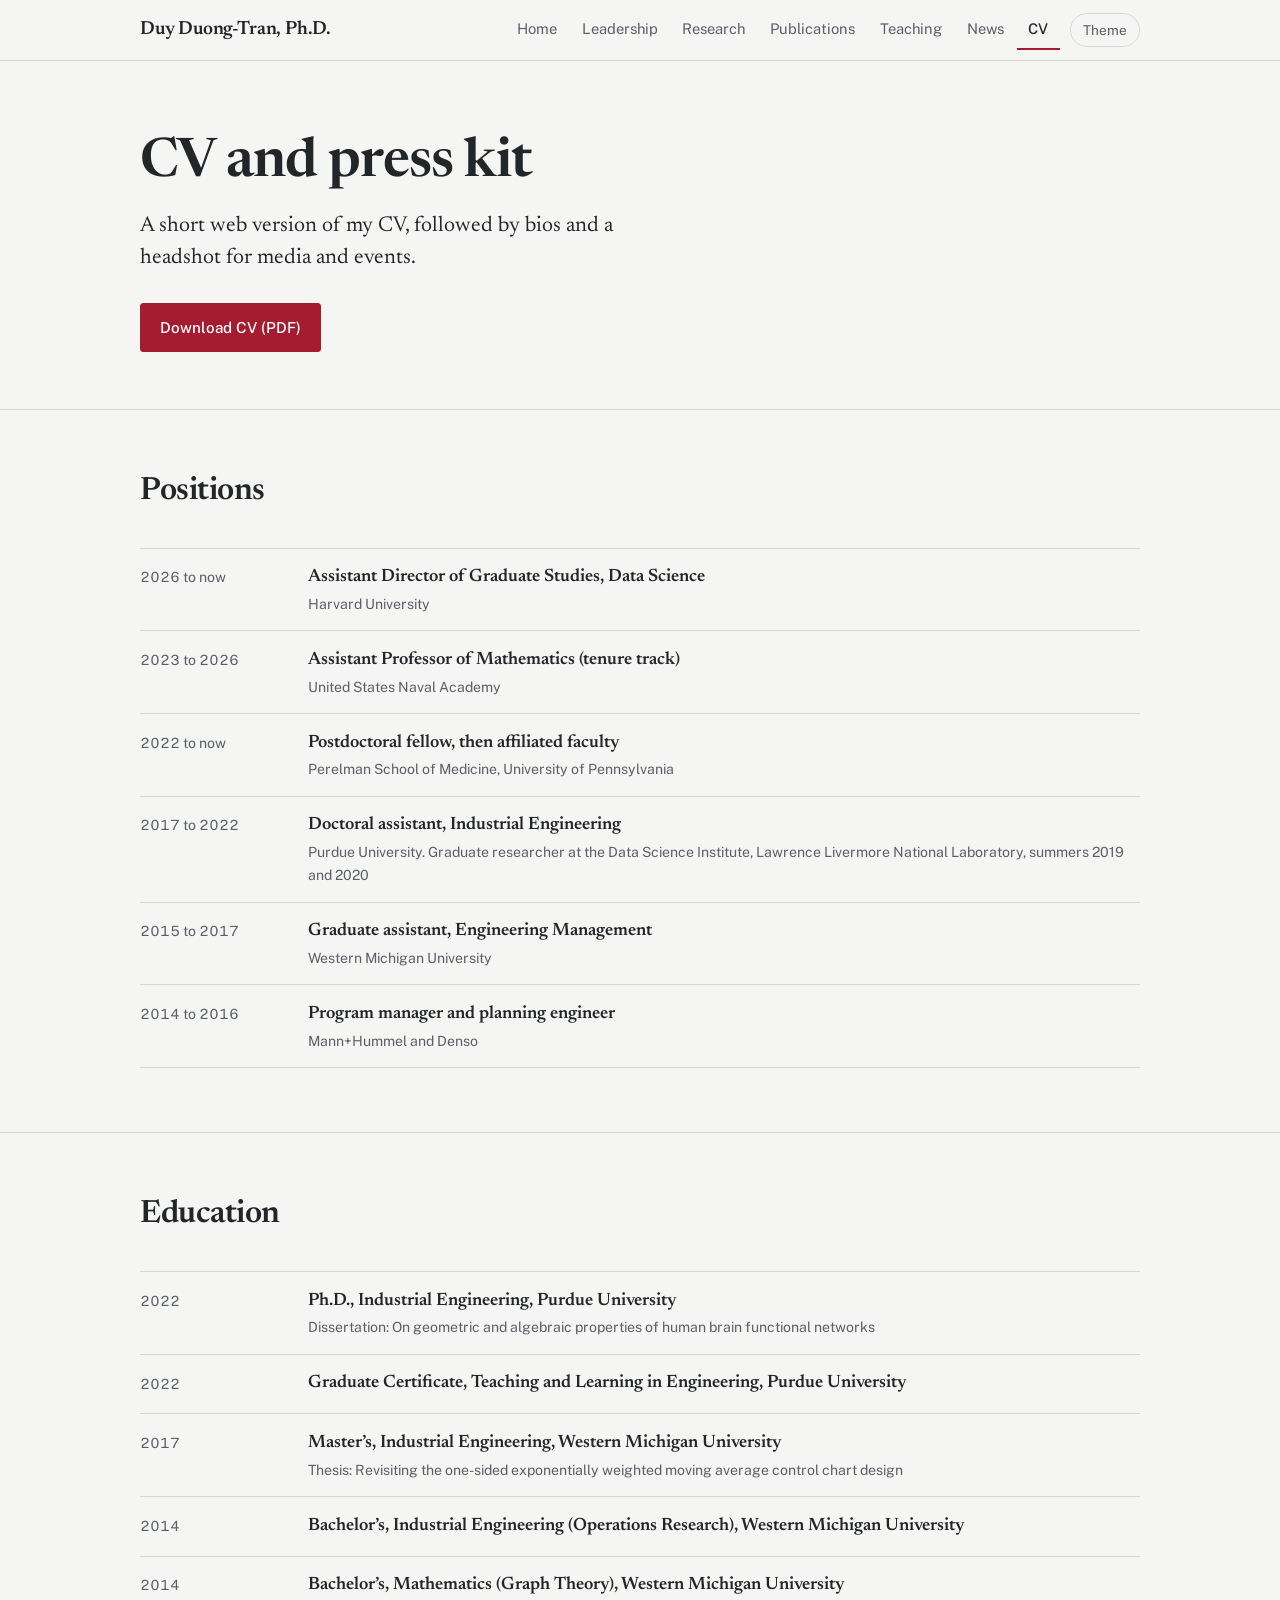
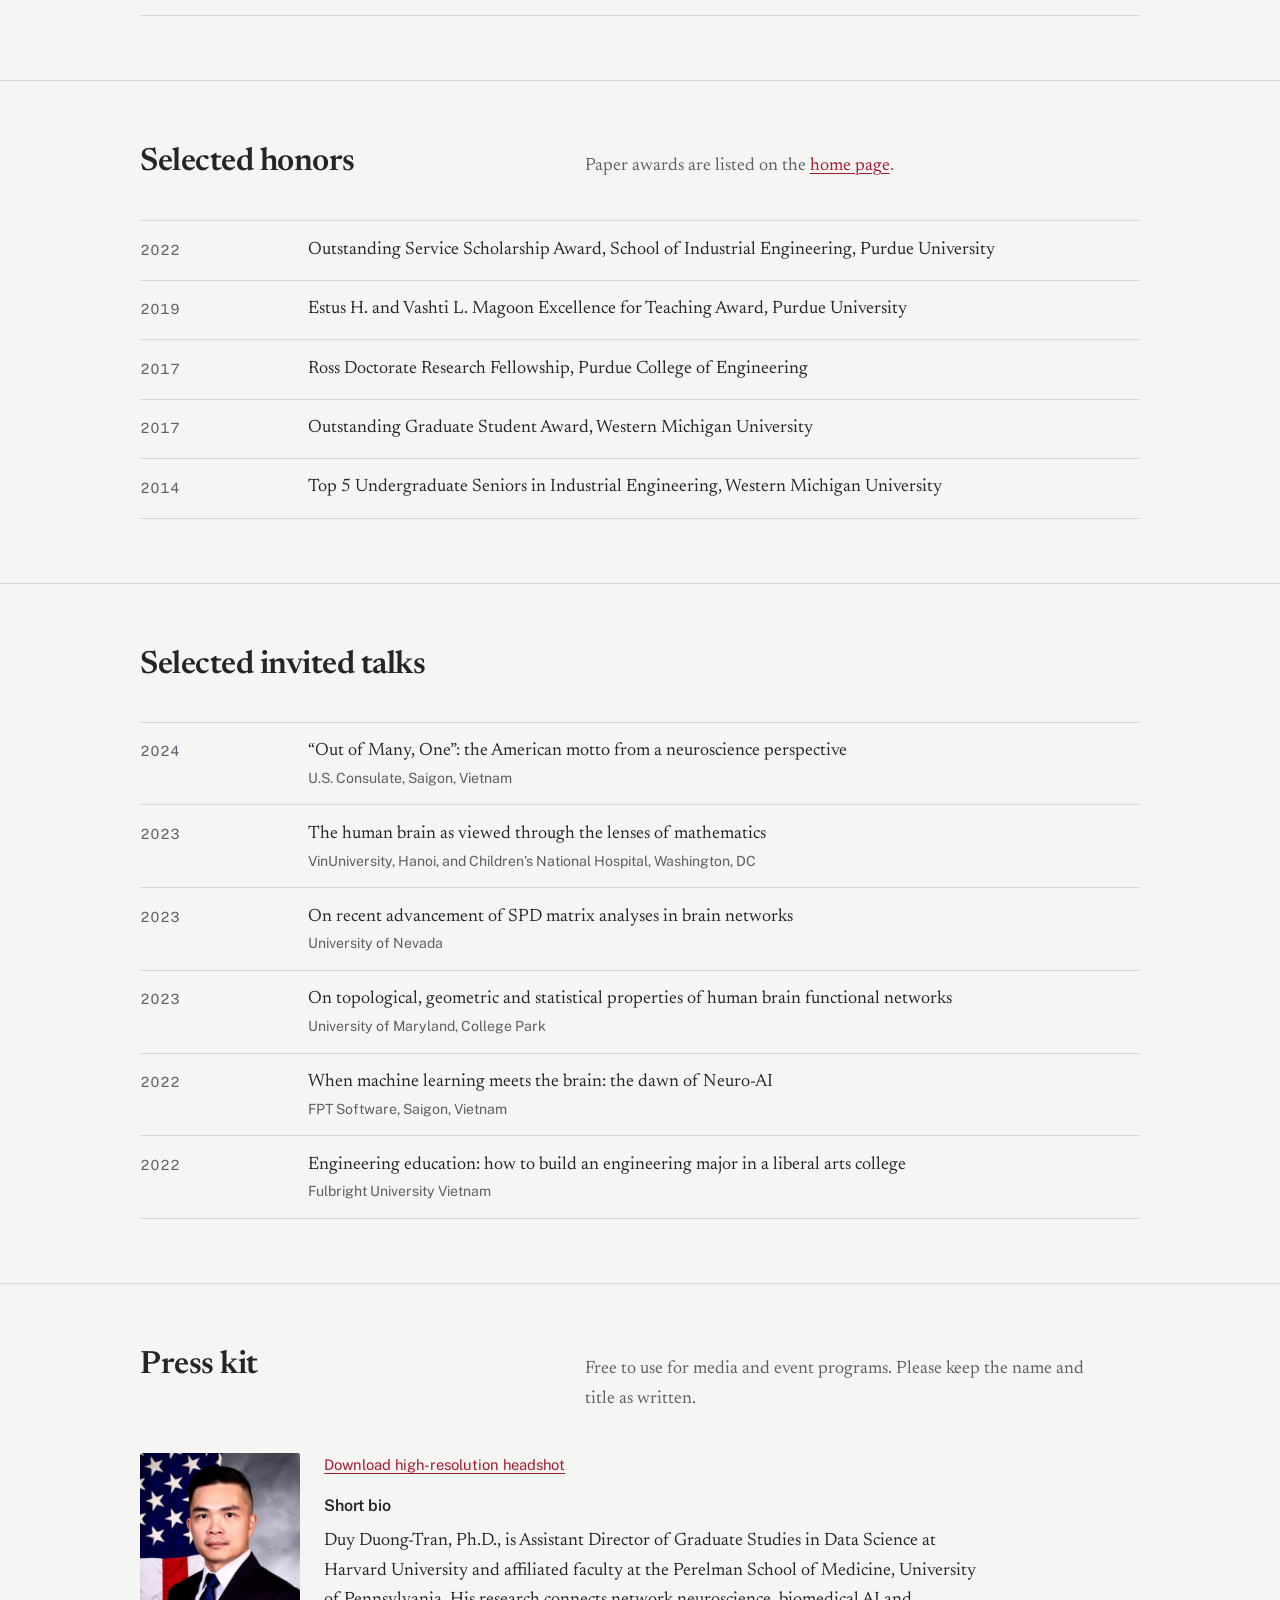
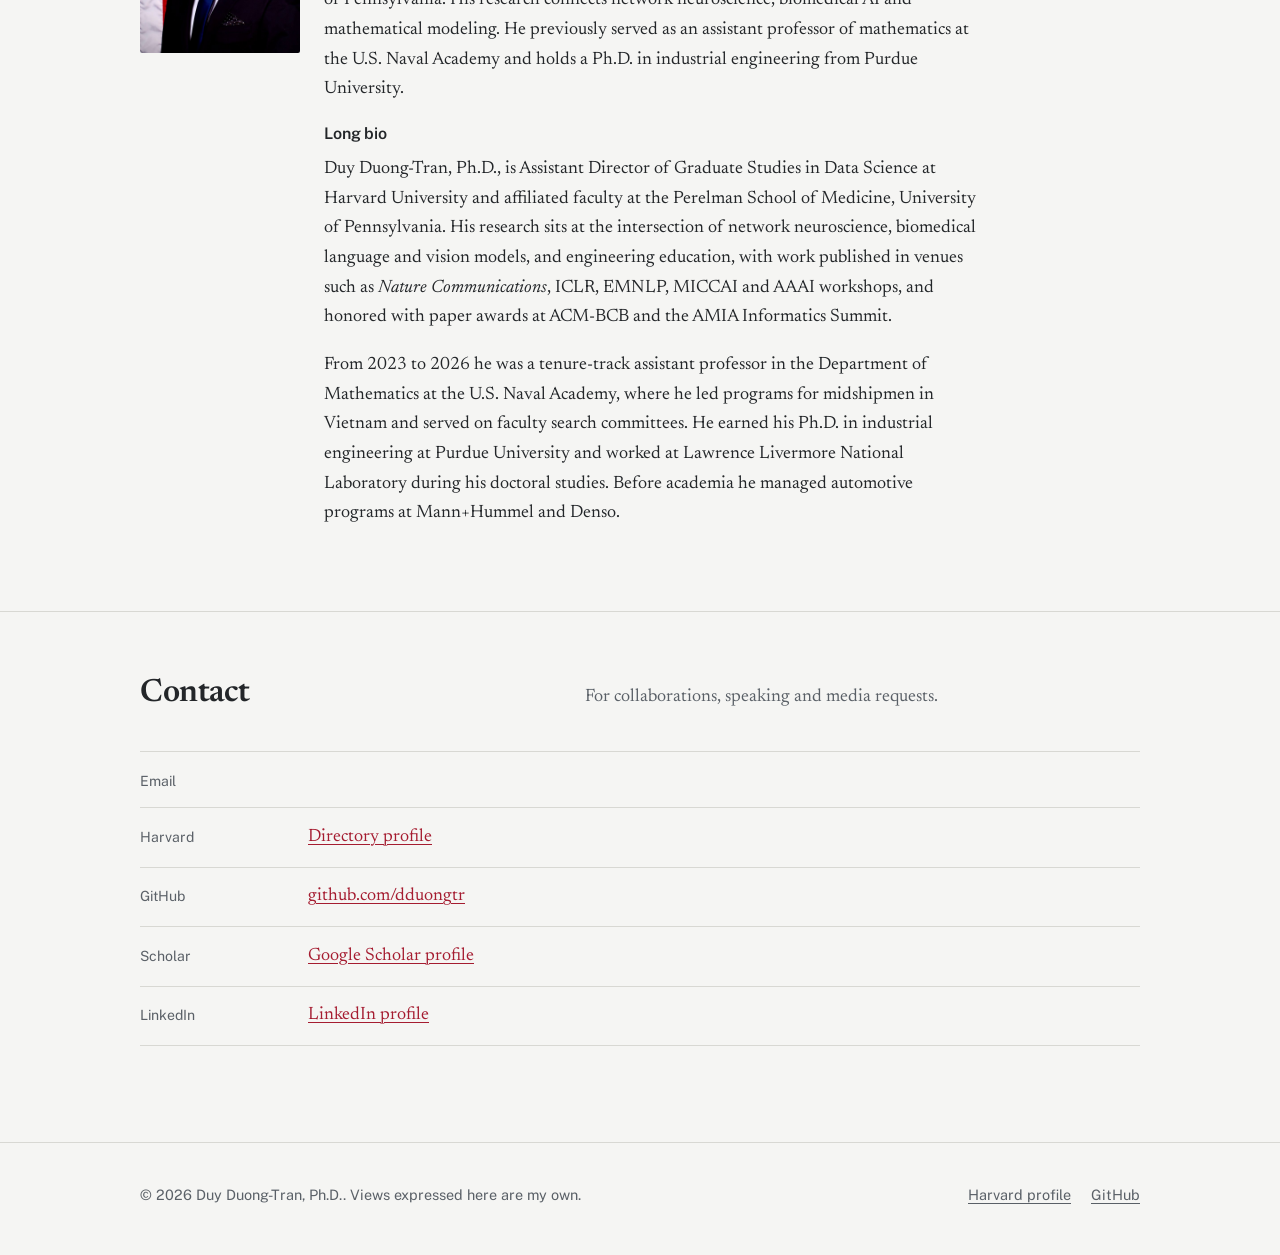
==== cv.html @ f2678468 "Redesign: hybrid leadership + academic site" ====
<!DOCTYPE html>
<html lang="en">
<head>
<meta charset="utf-8">
<meta name="viewport" content="width=device-width, initial-scale=1">
<title>CV and press kit | Duy Duong-Tran, Ph.D.</title>
<meta name="description" content="Curriculum vitae summary, selected honors and talks, and a press kit with bios and headshot.">
<meta property="og:title" content="CV and press kit | Duy Duong-Tran, Ph.D.">
<meta property="og:description" content="Curriculum vitae summary, selected honors and talks, and a press kit with bios and headshot.">
<meta property="og:type" content="website">
<meta property="og:image" content="assets/img/headshot.jpg">
<link rel="icon" href="assets/img/favicon.svg" type="image/svg+xml">
<script>try{var t=localStorage.getItem("theme");if(t)document.documentElement.dataset.theme=t}catch(e){}</script>
<link rel="preconnect" href="https://fonts.googleapis.com">
<link rel="preconnect" href="https://fonts.gstatic.com" crossorigin>
<link href="https://fonts.googleapis.com/css2?family=Newsreader:ital,opsz,wght@0,6..72,400;0,6..72,500;0,6..72,600;1,6..72,400&family=Public+Sans:wght@400;500;600&display=swap" rel="stylesheet">
<link rel="stylesheet" href="assets/css/style.css">
</head>
<body>
<a class="skip" href="#main">Skip to content</a>
<header id="site-header"></header>
<main id="main">

<section class="page-head">
  <div class="wrap">
    <h1>CV and press kit</h1>
    <p class="lead">A short web version of my CV, followed by bios and a headshot for media and events.</p>
    <p class="cta-row" data-hide-if-empty><a class="btn" data-link="cvPdf" href="#" download>Download CV (PDF)</a></p>
  </div>
</section>

<section class="section">
  <div class="wrap">
    <div class="section-head"><h2>Positions</h2><p></p></div>
    <ul class="plain rows">
      <li><span class="k">2026 to now</span><span class="v"><strong>Assistant Director of Graduate Studies, Data Science</strong><span class="sub">Harvard University</span></span></li>
      <li><span class="k">2023 to 2026</span><span class="v"><strong>Assistant Professor of Mathematics (tenure track)</strong><span class="sub">United States Naval Academy</span></span></li>
      <li><span class="k">2022 to now</span><span class="v"><strong>Postdoctoral fellow, then affiliated faculty</strong><span class="sub">Perelman School of Medicine, University of Pennsylvania</span></span></li>
      <li><span class="k">2017 to 2022</span><span class="v"><strong>Doctoral assistant, Industrial Engineering</strong><span class="sub">Purdue University. Graduate researcher at the Data Science Institute, Lawrence Livermore National Laboratory, summers 2019 and 2020</span></span></li>
      <li><span class="k">2015 to 2017</span><span class="v"><strong>Graduate assistant, Engineering Management</strong><span class="sub">Western Michigan University</span></span></li>
      <li><span class="k">2014 to 2016</span><span class="v"><strong>Program manager and planning engineer</strong><span class="sub">Mann+Hummel and Denso</span></span></li>
    </ul>
  </div>
</section>

<section class="section">
  <div class="wrap">
    <div class="section-head"><h2>Education</h2><p></p></div>
    <ul class="plain rows">
      <li><span class="k">2022</span><span class="v"><strong>Ph.D., Industrial Engineering, Purdue University</strong><span class="sub">Dissertation: On geometric and algebraic properties of human brain functional networks</span></span></li>
      <li><span class="k">2022</span><span class="v"><strong>Graduate Certificate, Teaching and Learning in Engineering, Purdue University</strong></span></li>
      <li><span class="k">2017</span><span class="v"><strong>Master&rsquo;s, Industrial Engineering, Western Michigan University</strong><span class="sub">Thesis: Revisiting the one-sided exponentially weighted moving average control chart design</span></span></li>
      <li><span class="k">2014</span><span class="v"><strong>Bachelor&rsquo;s, Industrial Engineering (Operations Research), Western Michigan University</strong></span></li>
      <li><span class="k">2014</span><span class="v"><strong>Bachelor&rsquo;s, Mathematics (Graph Theory), Western Michigan University</strong></span></li>
    </ul>
  </div>
</section>

<section class="section">
  <div class="wrap">
    <div class="section-head"><h2>Selected honors</h2><p>Paper awards are listed on the <a href="index.html#path">home page</a>.</p></div>
    <ul class="plain rows">
      <li><span class="k">2022</span><span class="v">Outstanding Service Scholarship Award, School of Industrial Engineering, Purdue University</span></li>
      <li><span class="k">2019</span><span class="v">Estus H. and Vashti L. Magoon Excellence for Teaching Award, Purdue University</span></li>
      <li><span class="k">2017</span><span class="v">Ross Doctorate Research Fellowship, Purdue College of Engineering</span></li>
      <li><span class="k">2017</span><span class="v">Outstanding Graduate Student Award, Western Michigan University</span></li>
      <li><span class="k">2014</span><span class="v">Top 5 Undergraduate Seniors in Industrial Engineering, Western Michigan University</span></li>
    </ul>
  </div>
</section>

<section class="section">
  <div class="wrap">
    <div class="section-head"><h2>Selected invited talks</h2><p></p></div>
    <ul class="plain rows">
      <li><span class="k">2024</span><span class="v">&ldquo;Out of Many, One&rdquo;: the American motto from a neuroscience perspective<span class="sub">U.S. Consulate, Saigon, Vietnam</span></span></li>
      <li><span class="k">2023</span><span class="v">The human brain as viewed through the lenses of mathematics<span class="sub">VinUniversity, Hanoi, and Children&rsquo;s National Hospital, Washington, DC</span></span></li>
      <li><span class="k">2023</span><span class="v">On recent advancement of SPD matrix analyses in brain networks<span class="sub">University of Nevada</span></span></li>
      <li><span class="k">2023</span><span class="v">On topological, geometric and statistical properties of human brain functional networks<span class="sub">University of Maryland, College Park</span></span></li>
      <li><span class="k">2022</span><span class="v">When machine learning meets the brain: the dawn of Neuro-AI<span class="sub">FPT Software, Saigon, Vietnam</span></span></li>
      <li><span class="k">2022</span><span class="v">Engineering education: how to build an engineering major in a liberal arts college<span class="sub">Fulbright University Vietnam</span></span></li>
    </ul>
  </div>
</section>

<section class="section" id="press">
  <div class="wrap">
    <div class="section-head"><h2>Press kit</h2><p>Free to use for media and event programs. Please keep the name and title as written.</p></div>
    <div class="kit">
      <img src="assets/img/headshot.jpg" width="160" height="200" alt="Headshot of Duy Duong-Tran">
      <div>
        <p class="sans" style="font-size:.92rem"><a href="assets/img/headshot-press.jpg" download>Download high-resolution headshot</a></p>
        <h3 class="subhead" style="margin-top:1.25rem">Short bio</h3>
        <p class="prose">Duy Duong-Tran, Ph.D., is Assistant Director of Graduate Studies in Data Science at Harvard University and affiliated faculty at the Perelman School of Medicine, University of Pennsylvania. His research connects network neuroscience, biomedical AI and mathematical modeling. He previously served as an assistant professor of mathematics at the U.S. Naval Academy and holds a Ph.D. in industrial engineering from Purdue University.</p>
        <h3 class="subhead" style="margin-top:1.25rem">Long bio</h3>
        <p class="prose">Duy Duong-Tran, Ph.D., is Assistant Director of Graduate Studies in Data Science at Harvard University and affiliated faculty at the Perelman School of Medicine, University of Pennsylvania. His research sits at the intersection of network neuroscience, biomedical language and vision models, and engineering education, with work published in venues such as <em>Nature Communications</em>, ICLR, EMNLP, MICCAI and AAAI workshops, and honored with paper awards at ACM-BCB and the AMIA Informatics Summit.</p>
        <p class="prose">From 2023 to 2026 he was a tenure-track assistant professor in the Department of Mathematics at the U.S. Naval Academy, where he led programs for midshipmen in Vietnam and served on faculty search committees. He earned his Ph.D. in industrial engineering at Purdue University and worked at Lawrence Livermore National Laboratory during his doctoral studies. Before academia he managed automotive programs at Mann+Hummel and Denso.</p>
      </div>
    </div>
  </div>
</section>

<section class="section" id="contact">
  <div class="wrap">
    <div class="section-head"><h2>Contact</h2><p>For collaborations, speaking and media requests.</p></div>
    <ul class="plain rows">
      <li data-hide-if-empty><span class="k">Email</span><span class="v"><a data-email-text href="#"></a></span></li>
      <li data-hide-if-empty><span class="k">Harvard</span><span class="v"><a data-link="harvard" href="#">Directory profile</a></span></li>
      <li data-hide-if-empty><span class="k">GitHub</span><span class="v"><a data-link="github" href="#">github.com/dduongtr</a></span></li>
      <li data-hide-if-empty><span class="k">Scholar</span><span class="v"><a data-link="scholar" href="#">Google Scholar profile</a></span></li>
      <li data-hide-if-empty><span class="k">LinkedIn</span><span class="v"><a data-link="linkedin" href="#">LinkedIn profile</a></span></li>
    </ul>
  </div>
</section>
</main>
<footer id="site-footer"></footer>
<script src="data/site.js"></script>
<script src="data/news.js"></script>
<script src="data/publications.js"></script>
<script src="assets/js/site.js"></script>
</body>
</html>
---- assets/css/style.css ----
/* ==========================================================================
   Duy Duong-Tran — personal site
   Tokens first. Change colors/fonts here and everything follows.
   ========================================================================== */

:root {
  --paper:   #F5F5F3;   /* page background (neutral stone) */
  --surface: #FFFFFF;   /* raised areas */
  --ink:     #232629;   /* body text */
  --muted:   #5A6067;   /* secondary text */
  --rule:    #D8D8D3;   /* hairlines */
  --crimson: #A51C30;   /* accent */
  --crimson-soft: #F3E3E5;
  --on-crimson: #FFFFFF;

  --serif: "Newsreader", "Iowan Old Style", Georgia, "Times New Roman", serif;
  --sans:  "Public Sans", system-ui, -apple-system, "Segoe UI", Roboto, Helvetica, Arial, sans-serif;

  --measure: 66ch;
  --wrap: 1080px;
  --gutter: clamp(1.1rem, 4vw, 2.5rem);
  color-scheme: light;
}

:root[data-theme="dark"] {
  --paper:   #15171A;
  --surface: #1D2024;
  --ink:     #E8E8E4;
  --muted:   #A3A8AE;
  --rule:    #33373C;
  --crimson: #EA6C80;
  --crimson-soft: #3A2328;
  --on-crimson: #15171A;
  color-scheme: dark;
}
@media (prefers-color-scheme: dark) {
  :root:not([data-theme="light"]) {
    --paper:   #15171A;
    --surface: #1D2024;
    --ink:     #E8E8E4;
    --muted:   #A3A8AE;
    --rule:    #33373C;
    --crimson: #EA6C80;
    --crimson-soft: #3A2328;
    --on-crimson: #15171A;
    color-scheme: dark;
  }
}

/* ---------- base ---------- */
*, *::before, *::after { box-sizing: border-box; }
html { -webkit-text-size-adjust: 100%; scroll-behavior: smooth; }
body {
  margin: 0;
  background: var(--paper);
  color: var(--ink);
  font-family: var(--serif);
  font-size: 1.125rem;
  line-height: 1.65;
  font-optical-sizing: auto;
  text-rendering: optimizeLegibility;
}
img { max-width: 100%; display: block; }
a { color: var(--crimson); text-decoration-thickness: 1px; text-underline-offset: 0.18em; }
a:hover { text-decoration-thickness: 2px; }
:focus-visible { outline: 3px solid var(--crimson); outline-offset: 3px; border-radius: 2px; }
::selection { background: var(--crimson); color: var(--on-crimson); }

.wrap { width: 100%; max-width: var(--wrap); margin-inline: auto; padding-inline: var(--gutter); }
.skip { position: absolute; left: -999px; top: 0; background: var(--crimson); color: var(--on-crimson); padding: .6rem 1rem; z-index: 100; font-family: var(--sans); }
.skip:focus { left: 0; }
.sans { font-family: var(--sans); }
.muted { color: var(--muted); }

h1, h2, h3 { font-family: var(--serif); font-weight: 600; line-height: 1.12; letter-spacing: -0.015em; margin: 0; text-wrap: balance; }
h1 { font-size: clamp(2.2rem, 5vw, 3.4rem); }
h2 { font-size: clamp(1.55rem, 3vw, 2rem); }
h3 { font-size: 1.25rem; letter-spacing: -0.01em; }
p { margin: 0 0 1em; }
.prose { max-width: var(--measure); }
.prose p:last-child { margin-bottom: 0; }

/* ---------- header ---------- */
.site-header {
  position: sticky; top: 0; z-index: 50;
  background: color-mix(in srgb, var(--paper) 92%, transparent);
  backdrop-filter: saturate(1.2) blur(8px);
  border-bottom: 1px solid var(--rule);
}
.site-header .wrap { display: flex; align-items: center; gap: 1.25rem; min-height: 3.75rem; }
.brand {
  font-family: var(--serif); font-weight: 600; font-size: 1.2rem; letter-spacing: -0.01em;
  color: var(--ink); text-decoration: none; white-space: nowrap;
}
.brand:hover { color: var(--crimson); text-decoration: none; }
.nav { margin-left: auto; display: flex; align-items: center; gap: .15rem; font-family: var(--sans); font-size: .92rem; }
.nav a {
  color: var(--muted); text-decoration: none; padding: .45rem .7rem; border-bottom: 2px solid transparent;
}
.nav a:hover { color: var(--ink); }
.nav a[aria-current="page"] { color: var(--ink); border-bottom-color: var(--crimson); font-weight: 500; }
.icon-btn {
  font: inherit; font-family: var(--sans); font-size: .85rem; color: var(--muted);
  background: none; border: 1px solid var(--rule); border-radius: 999px; padding: .3rem .75rem; cursor: pointer; margin-left: .5rem;
}
.icon-btn:hover { color: var(--ink); border-color: var(--muted); }
.menu-btn { display: none; margin-left: auto; }

@media (max-width: 860px) {
  .menu-btn { display: inline-block; }
  .nav {
    display: none; position: absolute; left: 0; right: 0; top: 100%;
    flex-direction: column; align-items: stretch; gap: 0; margin: 0;
    background: var(--paper); border-bottom: 1px solid var(--rule); padding: .5rem var(--gutter) 1rem;
  }
  .nav.is-open { display: flex; }
  .nav a { padding: .8rem 0; border-bottom: 1px solid var(--rule); }
  .nav a[aria-current="page"] { border-bottom-color: var(--crimson); }
  .nav .icon-btn { margin: .8rem 0 0; align-self: flex-start; }
}

/* ---------- hero ---------- */
.hero { padding-block: clamp(2.5rem, 7vw, 5.5rem) clamp(2rem, 5vw, 4rem); }
.hero .wrap { display: grid; grid-template-columns: minmax(0, 1.5fr) minmax(0, .85fr); gap: clamp(2rem, 6vw, 4.5rem); align-items: center; }
.hero h1 .nb { white-space: nowrap; }
.hero h1 { font-size: clamp(2.6rem, 6vw, 4.5rem); letter-spacing: -0.03em; line-height: 1.02; font-weight: 600; }
.hero .role { font-family: var(--sans); font-size: .98rem; color: var(--muted); margin: 1.1rem 0 1.5rem; }
.hero .role strong { color: var(--ink); font-weight: 600; }
.hero .statement { font-size: clamp(1.2rem, 2.2vw, 1.5rem); line-height: 1.45; max-width: 40ch; margin-bottom: 1.4rem; text-wrap: balance; }
.hero .bio { max-width: 52ch; color: var(--ink); }
.cta-row { display: flex; flex-wrap: wrap; gap: .75rem; margin-top: 1.75rem; }
.btn {
  display: inline-block; font-family: var(--sans); font-weight: 500; font-size: .95rem; text-decoration: none;
  padding: .7rem 1.2rem; border: 1.5px solid var(--crimson); border-radius: 3px;
  background: var(--crimson); color: var(--on-crimson); cursor: pointer;
}
.btn:hover { text-decoration: none; filter: brightness(1.08); }
.btn.is-ghost { background: transparent; color: var(--crimson); }
.btn.is-ghost:hover { background: var(--crimson-soft); filter: none; }

.portrait { position: relative; justify-self: end; width: min(100%, 320px); margin-right: 1.1rem; }
.portrait::before {
  content: ""; position: absolute; inset: 1.1rem -1.1rem -1.1rem 1.1rem; background: var(--crimson); z-index: 0; border-radius: 2px;
}
.portrait img { position: relative; z-index: 1; width: 100%; height: auto; aspect-ratio: 4 / 5; object-fit: cover; object-position: 50% 18%; border-radius: 2px; background: var(--rule); }

@media (max-width: 760px) {
  .hero .wrap { grid-template-columns: 1fr; }
  .portrait { justify-self: start; width: min(78%, 300px); order: -1; margin-right: 1.1rem; }
}

/* ---------- sections ---------- */
.section { padding-block: clamp(2.5rem, 5vw, 4rem); border-top: 1px solid var(--rule); }
.section-head { display: grid; grid-template-columns: minmax(0, 1fr) minmax(0, 1.4fr); gap: 1rem 3rem; align-items: baseline; margin-bottom: clamp(1.5rem, 3vw, 2.5rem); }
.section-head p { margin: 0; color: var(--muted); max-width: 52ch; }
@media (max-width: 760px) { .section-head { grid-template-columns: 1fr; } }

/* ---------- the career ledger (signature element) ---------- */
.ledger-key { display: flex; flex-wrap: wrap; gap: .4rem 1.5rem; font-family: var(--sans); font-size: .85rem; color: var(--muted); margin: 0 0 1.5rem; padding: 0; list-style: none; }
.ledger-key li { display: flex; align-items: center; gap: .5rem; }
.dot { width: .7rem; height: .7rem; display: inline-block; border: 2px solid var(--crimson); background: var(--crimson); }
.dot.is-research { background: var(--paper); }
.ledger { list-style: none; margin: 0; padding: 0; }
.ledger > li {
  --when: 8.5rem;
  position: relative; display: grid; grid-template-columns: var(--when) 2rem minmax(0, 1fr); padding-bottom: 2rem;
}
.ledger > li::before { /* the spine */
  content: ""; position: absolute; top: .55rem; bottom: -.55rem; left: calc(var(--when) + 1rem - 1px); width: 2px; background: var(--crimson); opacity: .35;
}
.ledger > li:last-child::before { bottom: auto; height: 0; }
.ledger > li::after { /* the node */
  content: ""; position: absolute; top: .45rem; left: calc(var(--when) + 1rem - 6px); width: 12px; height: 12px;
  background: var(--crimson); border: 2px solid var(--crimson);
}
.ledger > li.is-research::after { background: var(--paper); }
.ledger .when { font-family: var(--sans); font-size: .88rem; color: var(--muted); padding-top: .25rem; font-variant-numeric: tabular-nums; }
.ledger .what { grid-column: 3; }
.ledger h3 { font-size: 1.3rem; }
.ledger .where { font-family: var(--sans); font-size: .92rem; color: var(--muted); margin: .15rem 0 .5rem; }
.ledger p { margin: 0; max-width: 58ch; }
@media (max-width: 640px) {
  .ledger > li { --when: 0rem; grid-template-columns: 1.75rem minmax(0, 1fr); }
  .ledger > li::before { left: 5px; }
  .ledger > li::after { left: 0; }
  .ledger .when { grid-column: 2; padding-top: 0; }
  .ledger .what { grid-column: 2; }
}

/* ---------- facts strip ---------- */
.facts { display: grid; grid-template-columns: repeat(4, minmax(0, 1fr)); margin: 0; border-block: 1px solid var(--rule); }
.facts > div { padding: 1.2rem 1.2rem 1.2rem 0; }
.facts > div + div { padding-left: 1.2rem; border-left: 1px solid var(--rule); }
.facts dt { font-family: var(--sans); font-size: .85rem; color: var(--muted); order: 2; }
.facts dd { margin: 0; font-size: 2.1rem; font-weight: 600; letter-spacing: -0.02em; line-height: 1.1; }
.facts > div { display: flex; flex-direction: column; }
@media (max-width: 700px) {
  .facts { grid-template-columns: 1fr 1fr; }
  .facts > div:nth-child(3) { border-left: 0; padding-left: 0; }
  .facts > div:nth-child(n+3) { border-top: 1px solid var(--rule); }
}

/* ---------- columns (themes, audiences) ---------- */
.cols { display: grid; grid-template-columns: repeat(3, minmax(0, 1fr)); gap: 2rem clamp(1.5rem, 3vw, 2.5rem); }
.cols > article { border-top: 3px solid var(--crimson); padding-top: 1rem; }
.cols h3 { margin-bottom: .6rem; }
.cols p { font-size: 1.02rem; line-height: 1.6; }
.cols .more { font-family: var(--sans); font-size: .9rem; }
@media (max-width: 860px) { .cols { grid-template-columns: 1fr; } }

/* ---------- recognition list ---------- */
.honors { list-style: none; margin: 0; padding: 0; display: grid; gap: 1.25rem; }
.honors li { border-left: 3px solid var(--crimson); padding: .1rem 0 .1rem 1rem; max-width: 70ch; }
.honors .award { font-family: var(--sans); font-weight: 600; font-size: .95rem; color: var(--crimson); }
.honors .title { display: block; }
.honors .meta { font-family: var(--sans); font-size: .85rem; color: var(--muted); }

/* ---------- news ---------- */
.news { list-style: none; margin: 0; padding: 0; }
.news li { display: grid; grid-template-columns: 6.5rem minmax(0, 1fr); gap: 1rem; padding: 1rem 0; border-top: 1px solid var(--rule); }
.news li:last-child { border-bottom: 1px solid var(--rule); }
.news time { font-family: var(--sans); font-size: .88rem; color: var(--muted); padding-top: .2rem; font-variant-numeric: tabular-nums; }
.news p { margin: 0; max-width: 64ch; }
.news .link { font-family: var(--sans); font-size: .88rem; margin-left: .35rem; white-space: nowrap; }
@media (max-width: 560px) { .news li { grid-template-columns: 1fr; gap: .15rem; } }

/* ---------- inner page header ---------- */
.page-head { padding-block: clamp(2.5rem, 6vw, 4.5rem) clamp(1.5rem, 3vw, 2.5rem); }
.page-head h1 { margin-bottom: 1rem; }
.page-head .lead { font-size: clamp(1.15rem, 2vw, 1.35rem); line-height: 1.5; color: var(--ink); max-width: 46ch; margin: 0; }

/* ---------- generic lists ---------- */
.plain { list-style: none; margin: 0; padding: 0; }
.rows > li, .rows > div.row { display: grid; grid-template-columns: 9rem minmax(0, 1fr); gap: .25rem 1.5rem; padding: .9rem 0; border-top: 1px solid var(--rule); }
.rows > li:last-child { border-bottom: 1px solid var(--rule); }
.rows .k { font-family: var(--sans); font-size: .88rem; color: var(--muted); padding-top: .2rem; font-variant-numeric: tabular-nums; }
.rows .v strong { font-weight: 600; }
.rows .sub { display: block; font-family: var(--sans); font-size: .88rem; color: var(--muted); }
@media (max-width: 600px) { .rows > li, .rows > div.row { grid-template-columns: 1fr; } }
.two { display: grid; grid-template-columns: repeat(2, minmax(0, 1fr)); gap: 2rem clamp(1.5rem, 4vw, 3.5rem); }
@media (max-width: 760px) { .two { grid-template-columns: 1fr; } }
.subhead { font-family: var(--sans); font-weight: 600; font-size: 1rem; margin: 0 0 .75rem; color: var(--ink); }
.tight li { margin-bottom: .55rem; }
ul.bul { margin: 0; padding-left: 1.2rem; }
ul.bul li { margin-bottom: .5rem; padding-left: .2rem; }
ul.bul li::marker { color: var(--crimson); }

/* ---------- publications ---------- */
.controls { position: sticky; top: 3.75rem; z-index: 20; background: var(--paper); padding: .9rem 0; border-bottom: 1px solid var(--rule); margin-bottom: 1.5rem; }
.controls .wrap { display: flex; flex-wrap: wrap; gap: .75rem 1rem; align-items: center; }
.search {
  font-family: var(--sans); font-size: .95rem; padding: .55rem .8rem; min-width: 14rem; flex: 1 1 14rem; max-width: 22rem;
  color: var(--ink); background: var(--surface); border: 1px solid var(--rule); border-radius: 3px;
}
.chips { display: flex; flex-wrap: wrap; gap: .4rem; }
.chip {
  font-family: var(--sans); font-size: .85rem; padding: .35rem .8rem; cursor: pointer;
  color: var(--muted); background: transparent; border: 1px solid var(--rule); border-radius: 999px;
}
.chip:hover { color: var(--ink); border-color: var(--muted); }
.chip[aria-pressed="true"] { background: var(--crimson); border-color: var(--crimson); color: var(--on-crimson); }
.count { font-family: var(--sans); font-size: .85rem; color: var(--muted); margin-left: auto; }

.pub-year { font-size: 1.4rem; margin: 2.2rem 0 .4rem; padding-bottom: .4rem; border-bottom: 1px solid var(--rule); }
.pub-list { list-style: none; margin: 0; padding: 0; }
.pub { padding: 1rem 0; border-bottom: 1px solid var(--rule); max-width: 78ch; }
.pub:last-child { border-bottom: 0; }
.pub .t { font-weight: 600; line-height: 1.3; display: block; }
.pub .a { font-size: .98rem; color: var(--muted); display: block; margin-top: .25rem; line-height: 1.5; }
.pub .a b { color: var(--ink); font-weight: 600; }
.pub .v { font-size: .98rem; display: block; margin-top: .2rem; }
.pub .v em { font-style: italic; }
.pub .tags { display: flex; flex-wrap: wrap; align-items: center; gap: .4rem .75rem; margin-top: .45rem; font-family: var(--sans); font-size: .8rem; }
.pub .kind { color: var(--muted); border: 1px solid var(--rule); border-radius: 3px; padding: .08rem .45rem; }
.pub .award { color: var(--crimson); background: var(--crimson-soft); border-radius: 3px; padding: .12rem .5rem; font-weight: 600; }
.pub .links a { margin-right: .6rem; }
.empty { font-family: var(--sans); color: var(--muted); padding: 2rem 0; }

/* ---------- footer ---------- */
.site-footer { border-top: 1px solid var(--rule); margin-top: 2rem; padding-block: 2.5rem 3rem; font-family: var(--sans); font-size: .9rem; color: var(--muted); }
.site-footer .wrap { display: flex; flex-wrap: wrap; justify-content: space-between; gap: 1rem 2rem; }
.site-footer a { color: var(--muted); }
.site-footer a:hover { color: var(--crimson); }
.site-footer .links { display: flex; flex-wrap: wrap; gap: .4rem 1.25rem; }

/* ---------- press kit bits ---------- */
.kit { display: grid; grid-template-columns: 160px minmax(0, 1fr); gap: 1.5rem; align-items: start; }
.kit img { width: 160px; height: auto; aspect-ratio: 4/5; object-fit: cover; object-position: 50% 18%; border-radius: 2px; }
@media (max-width: 520px) { .kit { grid-template-columns: 1fr; } }

/* ---------- print ---------- */
@media print {
  .site-header, .site-footer, .controls, .cta-row, .icon-btn { display: none !important; }
  body { background: #fff; color: #000; font-size: 11pt; }
  a { color: #000; text-decoration: none; }
  .section { border-top: 1px solid #bbb; padding-block: 1rem; }
  .portrait::before { display: none; }
}

@media (prefers-reduced-motion: reduce) { html { scroll-behavior: auto; } }
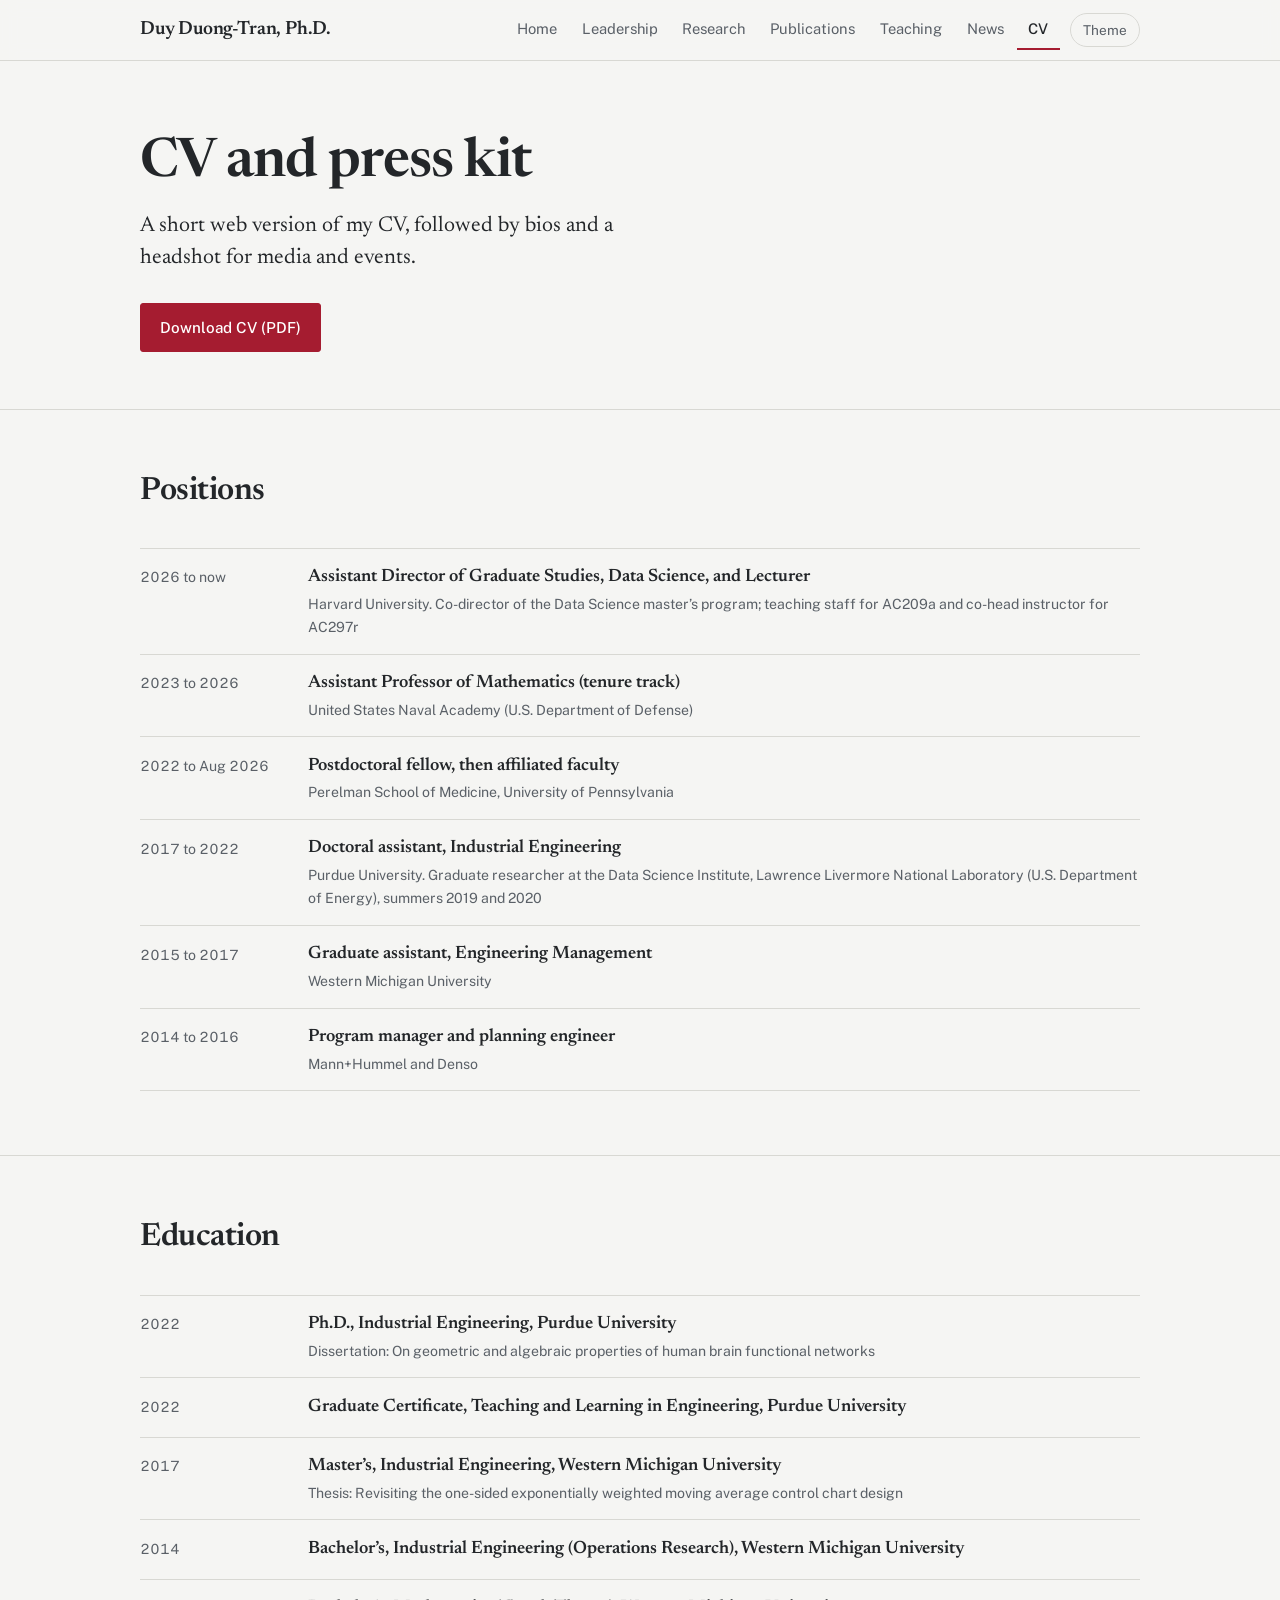
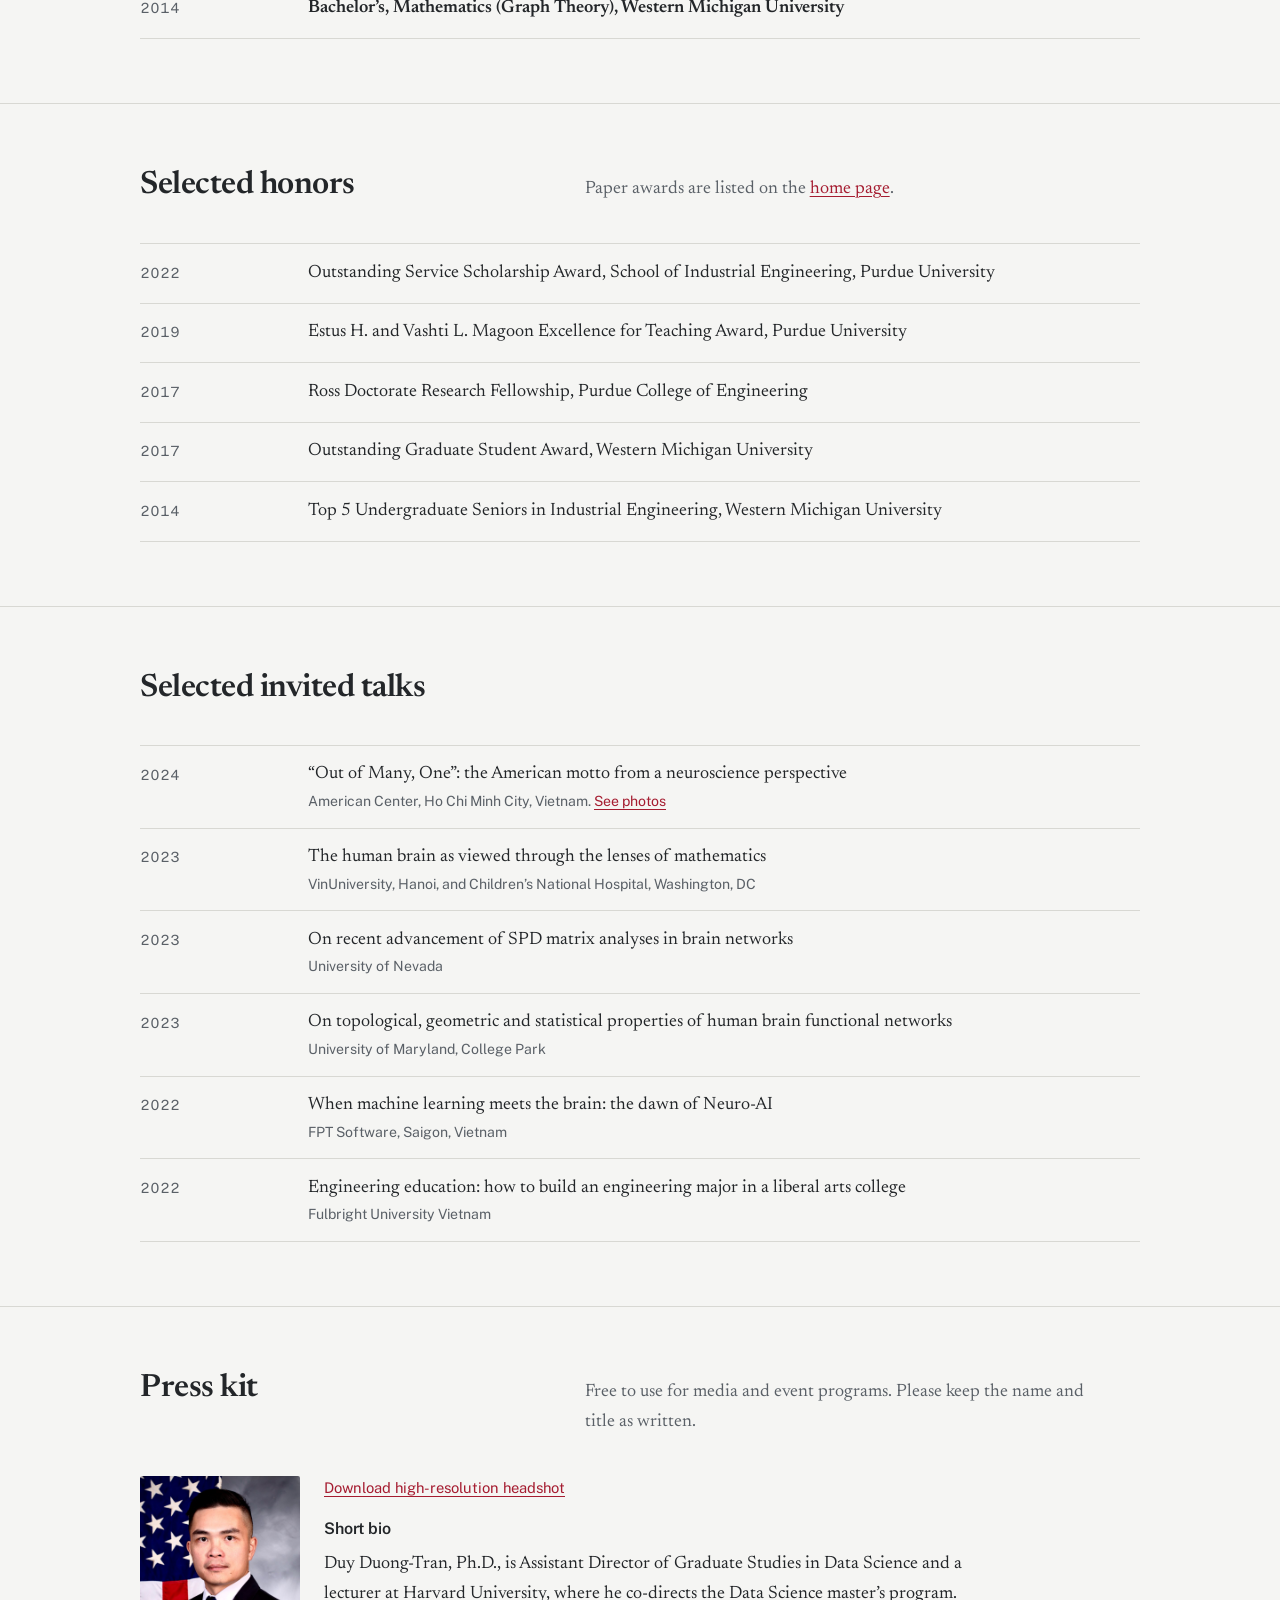
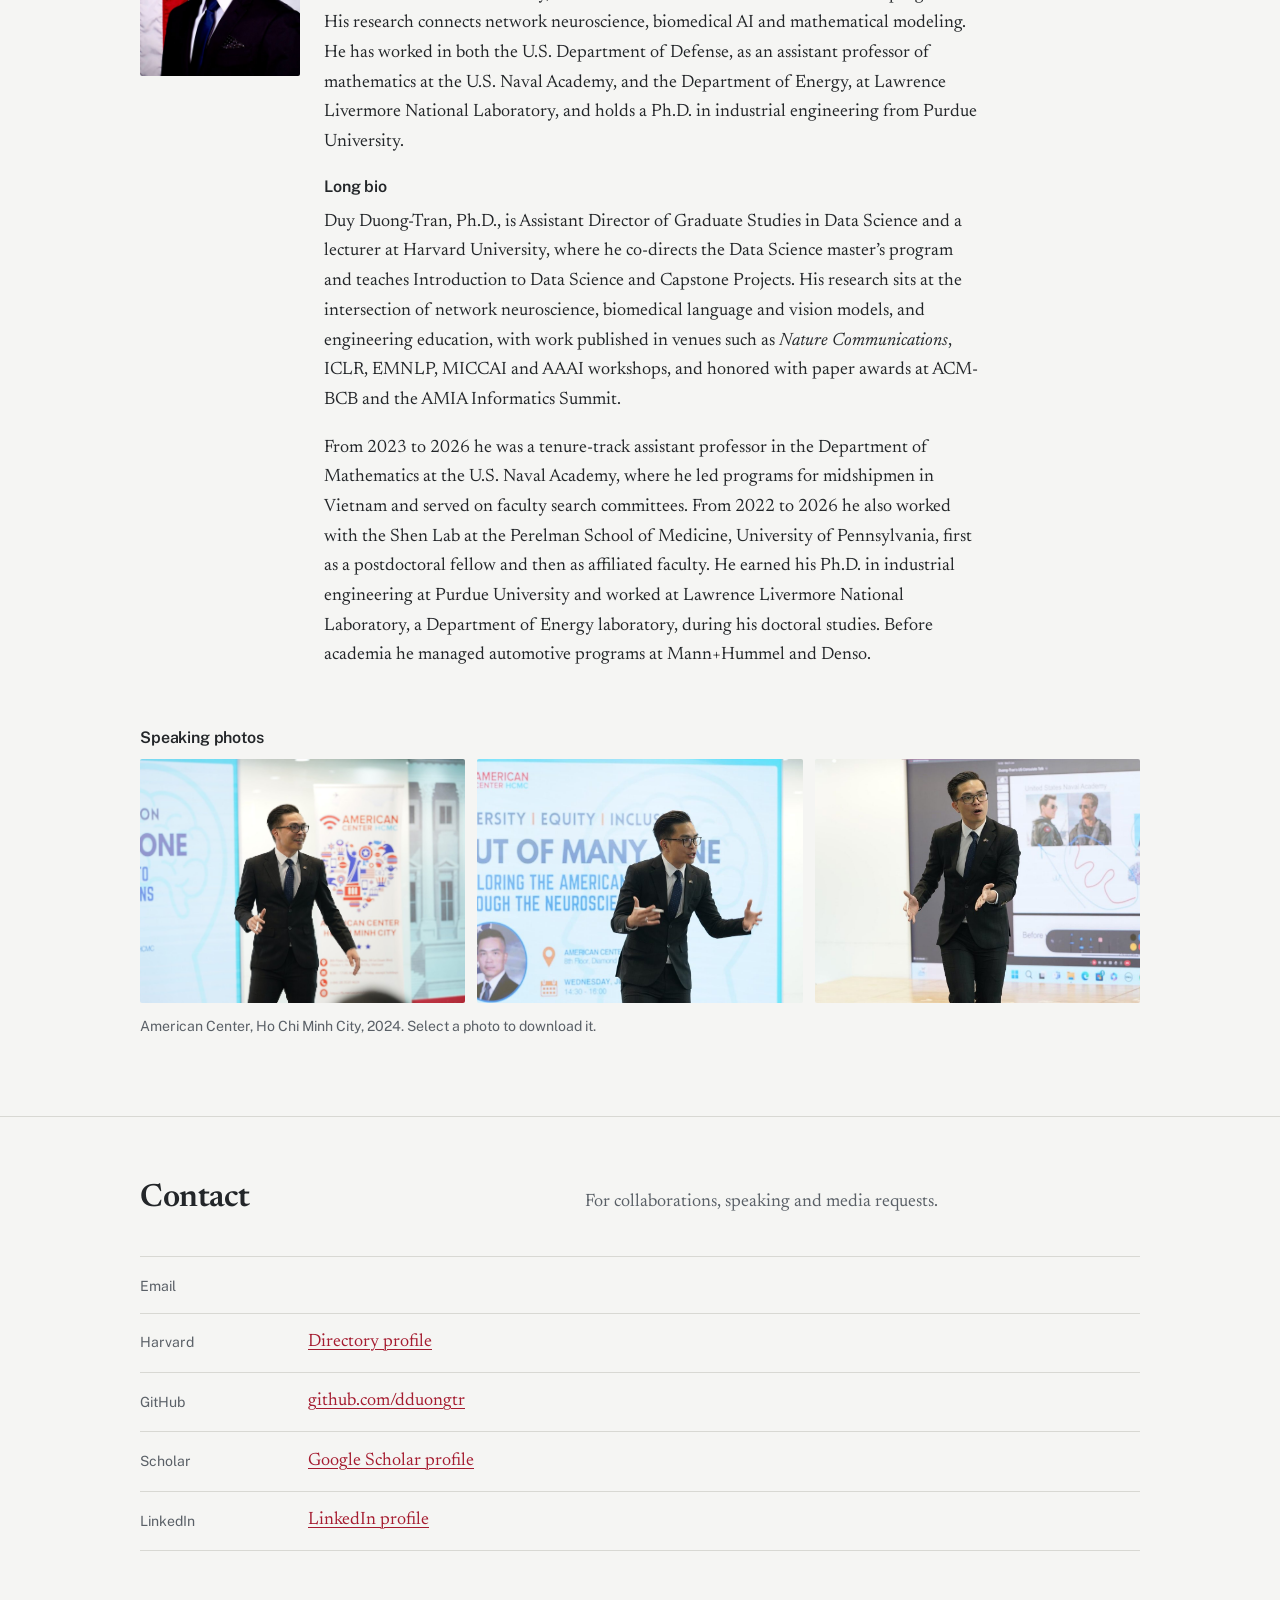
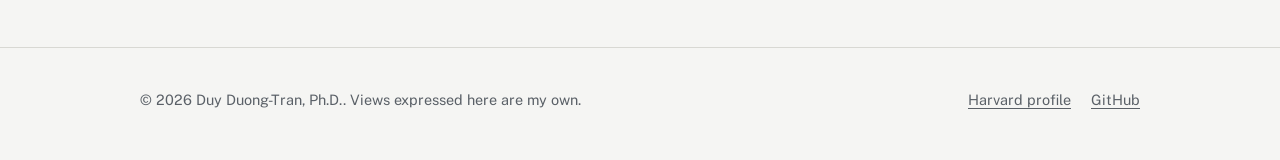
==== commit 8e089ad5: "Update Harvard role, add photos and news Update Harvard role, add photos and news" ====
--- a/cv.html
+++ b/cv.html
@@ -33,10 +33,10 @@
   <div class="wrap">
     <div class="section-head"><h2>Positions</h2><p></p></div>
     <ul class="plain rows">
-      <li><span class="k">2026 to now</span><span class="v"><strong>Assistant Director of Graduate Studies, Data Science</strong><span class="sub">Harvard University</span></span></li>
-      <li><span class="k">2023 to 2026</span><span class="v"><strong>Assistant Professor of Mathematics (tenure track)</strong><span class="sub">United States Naval Academy</span></span></li>
-      <li><span class="k">2022 to now</span><span class="v"><strong>Postdoctoral fellow, then affiliated faculty</strong><span class="sub">Perelman School of Medicine, University of Pennsylvania</span></span></li>
-      <li><span class="k">2017 to 2022</span><span class="v"><strong>Doctoral assistant, Industrial Engineering</strong><span class="sub">Purdue University. Graduate researcher at the Data Science Institute, Lawrence Livermore National Laboratory, summers 2019 and 2020</span></span></li>
+      <li><span class="k">2026 to now</span><span class="v"><strong>Assistant Director of Graduate Studies, Data Science, and Lecturer</strong><span class="sub">Harvard University. Co-director of the Data Science master&rsquo;s program; teaching staff for AC209a and co-head instructor for AC297r</span></span></li>
+      <li><span class="k">2023 to 2026</span><span class="v"><strong>Assistant Professor of Mathematics (tenure track)</strong><span class="sub">United States Naval Academy (U.S. Department of Defense)</span></span></li>
+      <li><span class="k">2022 to Aug 2026</span><span class="v"><strong>Postdoctoral fellow, then affiliated faculty</strong><span class="sub">Perelman School of Medicine, University of Pennsylvania</span></span></li>
+      <li><span class="k">2017 to 2022</span><span class="v"><strong>Doctoral assistant, Industrial Engineering</strong><span class="sub">Purdue University. Graduate researcher at the Data Science Institute, Lawrence Livermore National Laboratory (U.S. Department of Energy), summers 2019 and 2020</span></span></li>
       <li><span class="k">2015 to 2017</span><span class="v"><strong>Graduate assistant, Engineering Management</strong><span class="sub">Western Michigan University</span></span></li>
       <li><span class="k">2014 to 2016</span><span class="v"><strong>Program manager and planning engineer</strong><span class="sub">Mann+Hummel and Denso</span></span></li>
     </ul>
@@ -73,7 +73,7 @@
   <div class="wrap">
     <div class="section-head"><h2>Selected invited talks</h2><p></p></div>
     <ul class="plain rows">
-      <li><span class="k">2024</span><span class="v">&ldquo;Out of Many, One&rdquo;: the American motto from a neuroscience perspective<span class="sub">U.S. Consulate, Saigon, Vietnam</span></span></li>
+      <li><span class="k">2024</span><span class="v">&ldquo;Out of Many, One&rdquo;: the American motto from a neuroscience perspective<span class="sub">American Center, Ho Chi Minh City, Vietnam. <a href="leadership.html#engagement">See photos</a></span></span></li>
       <li><span class="k">2023</span><span class="v">The human brain as viewed through the lenses of mathematics<span class="sub">VinUniversity, Hanoi, and Children&rsquo;s National Hospital, Washington, DC</span></span></li>
       <li><span class="k">2023</span><span class="v">On recent advancement of SPD matrix analyses in brain networks<span class="sub">University of Nevada</span></span></li>
       <li><span class="k">2023</span><span class="v">On topological, geometric and statistical properties of human brain functional networks<span class="sub">University of Maryland, College Park</span></span></li>
@@ -91,12 +91,20 @@
       <div>
         <p class="sans" style="font-size:.92rem"><a href="assets/img/headshot-press.jpg" download>Download high-resolution headshot</a></p>
         <h3 class="subhead" style="margin-top:1.25rem">Short bio</h3>
-        <p class="prose">Duy Duong-Tran, Ph.D., is Assistant Director of Graduate Studies in Data Science at Harvard University and affiliated faculty at the Perelman School of Medicine, University of Pennsylvania. His research connects network neuroscience, biomedical AI and mathematical modeling. He previously served as an assistant professor of mathematics at the U.S. Naval Academy and holds a Ph.D. in industrial engineering from Purdue University.</p>
+        <p class="prose">Duy Duong-Tran, Ph.D., is Assistant Director of Graduate Studies in Data Science and a lecturer at Harvard University, where he co-directs the Data Science master&rsquo;s program. His research connects network neuroscience, biomedical AI and mathematical modeling. He has worked in both the U.S. Department of Defense, as an assistant professor of mathematics at the U.S. Naval Academy, and the Department of Energy, at Lawrence Livermore National Laboratory, and holds a Ph.D. in industrial engineering from Purdue University.</p>
         <h3 class="subhead" style="margin-top:1.25rem">Long bio</h3>
-        <p class="prose">Duy Duong-Tran, Ph.D., is Assistant Director of Graduate Studies in Data Science at Harvard University and affiliated faculty at the Perelman School of Medicine, University of Pennsylvania. His research sits at the intersection of network neuroscience, biomedical language and vision models, and engineering education, with work published in venues such as <em>Nature Communications</em>, ICLR, EMNLP, MICCAI and AAAI workshops, and honored with paper awards at ACM-BCB and the AMIA Informatics Summit.</p>
-        <p class="prose">From 2023 to 2026 he was a tenure-track assistant professor in the Department of Mathematics at the U.S. Naval Academy, where he led programs for midshipmen in Vietnam and served on faculty search committees. He earned his Ph.D. in industrial engineering at Purdue University and worked at Lawrence Livermore National Laboratory during his doctoral studies. Before academia he managed automotive programs at Mann+Hummel and Denso.</p>
+        <p class="prose">Duy Duong-Tran, Ph.D., is Assistant Director of Graduate Studies in Data Science and a lecturer at Harvard University, where he co-directs the Data Science master&rsquo;s program and teaches Introduction to Data Science and Capstone Projects. His research sits at the intersection of network neuroscience, biomedical language and vision models, and engineering education, with work published in venues such as <em>Nature Communications</em>, ICLR, EMNLP, MICCAI and AAAI workshops, and honored with paper awards at ACM-BCB and the AMIA Informatics Summit.</p>
+        <p class="prose">From 2023 to 2026 he was a tenure-track assistant professor in the Department of Mathematics at the U.S. Naval Academy, where he led programs for midshipmen in Vietnam and served on faculty search committees. From 2022 to 2026 he also worked with the Shen Lab at the Perelman School of Medicine, University of Pennsylvania, first as a postdoctoral fellow and then as affiliated faculty. He earned his Ph.D. in industrial engineering at Purdue University and worked at Lawrence Livermore National Laboratory, a Department of Energy laboratory, during his doctoral studies. Before academia he managed automotive programs at Mann+Hummel and Denso.</p>
       </div>
     </div>
+    <h3 class="subhead" style="margin-top:2.5rem">Speaking photos</h3>
+    <!-- TODO (Duy): add the photographer or organizer credit line you want media to use. -->
+    <div class="strip">
+      <a href="assets/img/events/saigon-talk-banner.jpg" download><img src="assets/img/events/saigon-talk-banner.jpg" width="1600" height="1066" loading="lazy" alt="Duy Duong-Tran speaking at the American Center, Ho Chi Minh City"></a>
+      <a href="assets/img/events/saigon-talk-stage.jpg" download><img src="assets/img/events/saigon-talk-stage.jpg" width="1000" height="1500" loading="lazy" alt="Duy Duong-Tran on stage in front of the talk title slide"></a>
+      <a href="assets/img/events/saigon-talk-slides.jpg" download><img src="assets/img/events/saigon-talk-slides.jpg" width="1600" height="854" loading="lazy" alt="Duy Duong-Tran presenting beside a screen of slides"></a>
+    </div>
+    <p class="sans muted" style="font-size:.88rem;margin-top:.75rem">American Center, Ho Chi Minh City, 2024. Select a photo to download it.</p>
   </div>
 </section>
 
--- a/assets/css/style.css
+++ b/assets/css/style.css
@@ -202,7 +202,7 @@
 
 /* ---------- columns (themes, audiences) ---------- */
 .cols { display: grid; grid-template-columns: repeat(3, minmax(0, 1fr)); gap: 2rem clamp(1.5rem, 3vw, 2.5rem); }
-.cols > article { border-top: 3px solid var(--crimson); padding-top: 1rem; }
+.cols > article, .cols > div { border-top: 3px solid var(--crimson); padding-top: 1rem; }
 .cols h3 { margin-bottom: .6rem; }
 .cols p { font-size: 1.02rem; line-height: 1.6; }
 .cols .more { font-family: var(--sans); font-size: .9rem; }
@@ -288,6 +288,21 @@
 .kit img { width: 160px; height: auto; aspect-ratio: 4/5; object-fit: cover; object-position: 50% 18%; border-radius: 2px; }
 @media (max-width: 520px) { .kit { grid-template-columns: 1fr; } }
 
+/* ---------- photos ---------- */
+.gallery { display: grid; grid-template-columns: repeat(2, minmax(0, 1fr)); gap: .75rem; margin-top: 2rem; }
+.gallery img { width: 100%; height: auto; aspect-ratio: 3 / 2; object-fit: cover; border-radius: 2px; background: var(--rule); }
+.gallery img.tall { grid-column: 2; grid-row: 1 / span 2; height: auto; aspect-ratio: 2 / 3; object-position: 50% 30%; }
+.gallery img.fill { height: 100%; aspect-ratio: auto; }
+.caption { font-family: var(--sans); font-size: .88rem; color: var(--muted); margin: .75rem 0 0; }
+.strip { display: grid; grid-template-columns: repeat(3, minmax(0, 1fr)); gap: .75rem; }
+.strip img { width: 100%; height: auto; aspect-ratio: 4 / 3; object-fit: cover; object-position: 50% 25%; border-radius: 2px; }
+@media (max-width: 640px) {
+  .gallery { grid-template-columns: 1fr; }
+  .gallery img.tall { grid-column: auto; grid-row: auto; aspect-ratio: 4 / 5; height: auto; }
+  .gallery img.fill { height: auto; aspect-ratio: 3 / 2; }
+  .strip { grid-template-columns: 1fr; }
+}
+
 /* ---------- print ---------- */
 @media print {
   .site-header, .site-footer, .controls, .cta-row, .icon-btn { display: none !important; }
